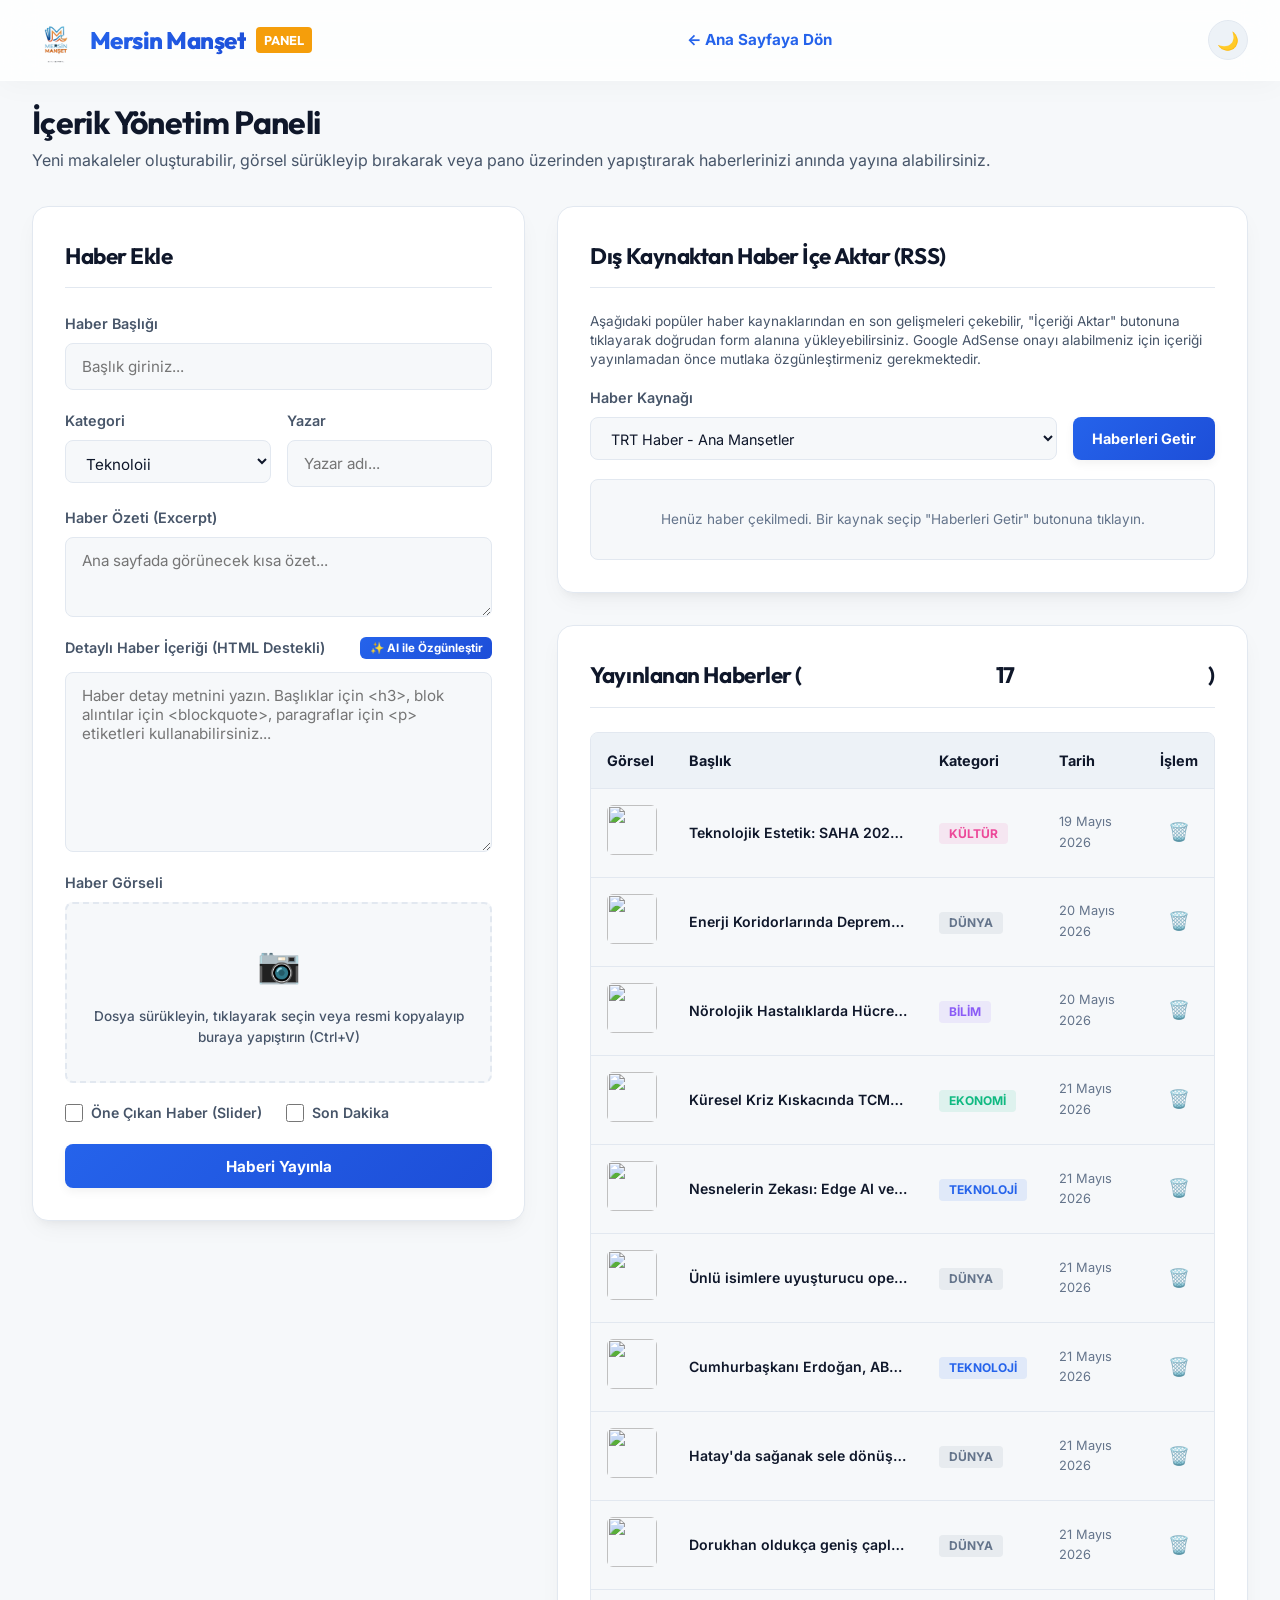
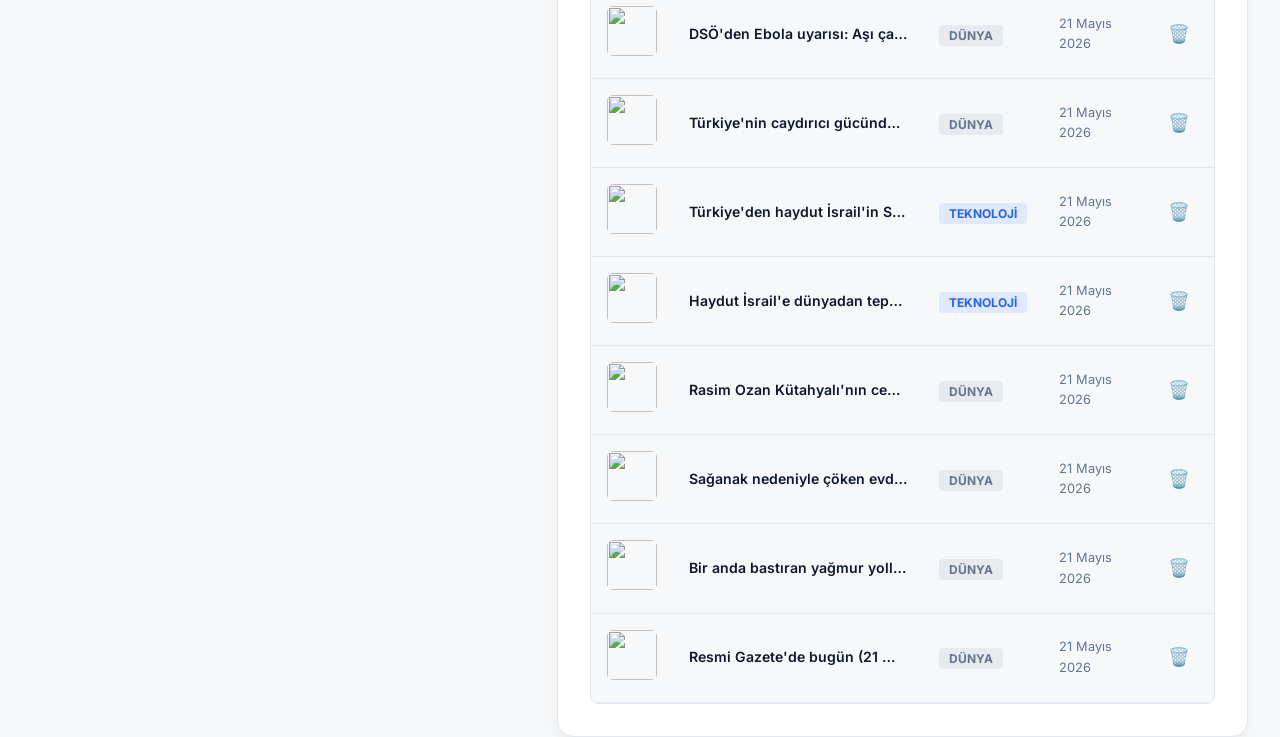
==== admin.html @ a122dd0e "Initial commit - Mersin Manşet News Portal" ====
<!DOCTYPE html>
<html lang="tr" data-theme="light">
<head>
  <meta charset="UTF-8">
  <meta name="viewport" content="width=device-width, initial-scale=1.0">
  <title>Mersin Manşet | Admin Yönetici Paneli</title>
  <link rel="stylesheet" href="css/style.css">
  <link rel="icon" type="image/png" href="assets/logo.png">
</head>
<body>

  <!-- Header Section -->
  <header>
    <div class="container header-container">
      <a href="index.html" class="logo-section" style="text-decoration: none; display: flex; align-items: center; gap: 0.6rem;">
        <img src="assets/logo.png" alt="Mersin Manşet Logo" class="logo-img">
        <span class="logo-text-brand">Mersin Manşet</span>
        <span style="font-size: 0.8rem; background: var(--warning); padding: 0.2rem 0.5rem; border-radius: 4px; color: white; font-weight: bold; font-family: 'Outfit', sans-serif;">PANEL</span>
      </a>
      
      <nav class="nav-menu">
        <a href="index.html" class="nav-link" style="font-weight: 700; color: var(--accent);">← Ana Sayfaya Dön</a>
      </nav>

      <div class="header-actions">
        <!-- Theme Toggle Button -->
        <button id="theme-toggle-btn" class="icon-btn" title="Koyu/Açık Tema" aria-label="Koyu Tema Geçişi">
          🌙
        </button>
      </div>
    </div>
  </header>

  <!-- Main Body Content -->
  <main class="container">
    <h2 style="margin-top: 1rem; font-size: 2rem;">İçerik Yönetim Paneli</h2>
    <p style="color: var(--text-secondary); margin-bottom: 2rem;">Yeni makaleler oluşturabilir, görsel sürükleyip bırakarak veya pano üzerinden yapıştırarak haberlerinizi anında yayına alabilirsiniz.</p>

    <div class="admin-grid">
      <!-- Add New Article Form (left) -->
      <section class="admin-card">
        <h3>Haber Ekle</h3>
        
        <form id="add-news-form">
          <!-- Title -->
          <div class="form-group">
            <label for="news-title">Haber Başlığı</label>
            <input type="text" id="news-title" class="form-input" placeholder="Başlık giriniz..." required>
          </div>

          <!-- Category & Author Row -->
          <div class="form-row">
            <div class="form-group">
              <label for="news-category">Kategori</label>
              <select id="news-category" class="form-input" style="height: 43px;" required>
                <option value="teknoloji">Teknoloji</option>
                <option value="ekonomi">Ekonomi</option>
                <option value="bilim">Bilim</option>
                <option value="spor">Spor</option>
                <option value="kultur">Kültür & Sanat</option>
                <option value="dunya">Dünya</option>
              </select>
            </div>
            <div class="form-group">
              <label for="news-author">Yazar</label>
              <input type="text" id="news-author" class="form-input" placeholder="Yazar adı..." required>
            </div>
          </div>

          <!-- Excerpt -->
          <div class="form-group">
            <label for="news-excerpt">Haber Özeti (Excerpt)</label>
            <textarea id="news-excerpt" class="form-input" style="height: 80px; resize: vertical;" placeholder="Ana sayfada görünecek kısa özet..." required></textarea>
          </div>

          <!-- Content Body -->
          <div class="form-group">
            <div style="display: flex; justify-content: space-between; align-items: center; margin-bottom: 0.3rem;">
              <label for="news-content" style="margin-bottom: 0;">Detaylı Haber İçeriği (HTML Destekli)</label>
              <button type="button" id="ai-rewrite-btn" class="btn" style="background: var(--accent-gradient); color: #fff; border: none; font-size: 0.72rem; padding: 0.25rem 0.6rem; border-radius: 6px; box-shadow: none; cursor: pointer; display: flex; align-items: center; gap: 0.2rem;">✨ AI ile Özgünleştir</button>
            </div>
            <textarea id="news-content" class="form-input" style="height: 180px; resize: vertical;" placeholder="Haber detay metnini yazın. Başlıklar için <h3>, blok alıntılar için <blockquote>, paragraflar için <p> etiketleri kullanabilirsiniz..." required></textarea>
          </div>

          <!-- Image Drag Drop / Paste Area -->
          <div class="form-group">
            <label>Haber Görseli</label>
            <input type="file" id="news-file-input" accept="image/*" style="display: none;">
            
            <div class="dropzone" id="news-dropzone">
              <span class="dropzone-icon">📷</span>
              <span class="dropzone-text" id="dropzone-text">Dosya sürükleyin, tıklayarak seçin veya resmi kopyalayıp buraya yapıştırın (Ctrl+V)</span>
              
              <!-- Image Preview Container -->
              <div class="dropzone-preview-container" id="preview-container">
                <img src="" alt="Görsel Önizleme" class="dropzone-preview" id="dropzone-img-preview">
                <button type="button" class="remove-preview-btn" id="remove-preview-btn" title="Görseli Kaldır">✕</button>
              </div>
            </div>
          </div>

          <!-- Options -->
          <div class="form-checkbox-group">
            <label class="checkbox-label">
              <input type="checkbox" id="news-is-featured">
              <span>Öne Çıkan Haber (Slider)</span>
            </label>
            <label class="checkbox-label">
              <input type="checkbox" id="news-is-breaking">
              <span>Son Dakika</span>
            </label>
          </div>

          <!-- Submit Button -->
          <button type="submit" class="btn btn-primary" style="width: 100%;">Haberi Yayınla</button>
        </form>
      </section>

      <!-- Manage Existing Articles & RSS Import (right) -->
      <div class="admin-right-column" style="display: flex; flex-direction: column; gap: 2rem;">
        
        <!-- RSS Import Panel -->
        <section class="admin-card">
          <h3>Dış Kaynaktan Haber İçe Aktar (RSS)</h3>
          <p style="color: var(--text-secondary); font-size: 0.85rem; margin-bottom: 1rem; line-height: 1.4;">
            Aşağıdaki popüler haber kaynaklarından en son gelişmeleri çekebilir, "İçeriği Aktar" butonuna tıklayarak doğrudan form alanına yükleyebilirsiniz. Google AdSense onayı alabilmeniz için içeriği yayınlamadan önce mutlaka özgünleştirmeniz gerekmektedir.
          </p>
          
          <div class="form-row" style="margin-bottom: 1.2rem; align-items: flex-end; grid-template-columns: 1fr auto;">
            <div class="form-group" style="margin-bottom: 0;">
              <label for="rss-source-select">Haber Kaynağı</label>
              <select id="rss-source-select" class="form-input" style="height: 43px; font-family: inherit; font-size: 0.9rem;">
                <option value="https://www.trthaber.com/xml_mobile.rss">TRT Haber - Ana Manşetler</option>
                <option value="https://www.trthaber.com/manset_articles.rss">TRT Haber - Son Dakika</option>
                <option value="https://www.ntv.com.tr/gundem.rss">NTV Haber - Gündem</option>
              </select>
            </div>
            <button type="button" id="fetch-rss-btn" class="btn btn-primary" style="height: 43px; padding: 0 1.2rem; font-size: 0.9rem;">Haberleri Getir</button>
          </div>
          
          <!-- RSS Loading and Status -->
          <div id="rss-loader" style="display: none; text-align: center; padding: 1.5rem; color: var(--accent); font-weight: bold; font-size: 0.9rem;">
            🔄 Haberler kaynağından çekiliyor, lütfen bekleyin...
          </div>
          
          <!-- RSS Result List -->
          <div id="rss-draft-list" style="max-height: 250px; overflow-y: auto; display: flex; flex-direction: column; gap: 0.8rem; border: 1px solid var(--border-color); border-radius: 8px; padding: 0.8rem; background: var(--bg-primary);">
            <p style="text-align: center; color: var(--text-muted); font-size: 0.85rem; padding: 1rem; margin: 0;">Henüz haber çekilmedi. Bir kaynak seçip "Haberleri Getir" butonuna tıklayın.</p>
          </div>
        </section>

        <!-- Published News List -->
        <section class="admin-card">
          <h3>Yayınlanan Haberler (<span id="total-articles-count">0</span>)</h3>
          
          <div class="admin-table-container">
            <table class="admin-table">
              <thead>
                <tr>
                  <th style="width: 70px;">Görsel</th>
                  <th>Başlık</th>
                  <th>Kategori</th>
                  <th>Tarih</th>
                  <th style="width: 60px; text-align: center;">İşlem</th>
                </tr>
              </thead>
              <tbody id="admin-news-list">
                <!-- Will be populated dynamically by admin.js -->
              </tbody>
            </table>
          </div>
        </section>

      </div>
    </div>
  </main>

  <!-- Notification Toast -->
  <div class="toast" id="toast-notification">
    <span class="toast-icon" id="toast-icon">✓</span>
    <span id="toast-message">İşlem başarıyla gerçekleştirildi.</span>
  </div>

  <!-- JS Scripts -->
  <script src="js/newsData.js"></script>
  <script src="js/admin.js"></script>
</body>
</html>
---- css/style.css ----
/* Google Fonts Import */
@import url('https://fonts.googleapis.com/css2?family=Inter:wght@300;400;500;600;700&family=Outfit:wght@400;500;600;700;800&display=swap');

/* Color Variables & Theme System */
:root {
  /* Light Theme variables (default) */
  --bg-primary: #f6f8fa;
  --bg-secondary: #ffffff;
  --bg-tertiary: #edf2f7;
  --text-primary: #0f172a;
  --text-secondary: #475569;
  --text-muted: #64748b;
  --accent: #2563eb;
  --accent-rgb: 37, 99, 235;
  --accent-gradient: linear-gradient(135deg, #2563eb, #1d4ed8);
  --border-color: #e2e8f0;
  --card-shadow: 0 10px 25px -5px rgba(0, 0, 0, 0.05), 0 8px 10px -6px rgba(0, 0, 0, 0.05);
  --hover-shadow: 0 20px 25px -5px rgba(0, 0, 0, 0.1), 0 10px 10px -5px rgba(0, 0, 0, 0.04);
  --glass-bg: rgba(255, 255, 255, 0.8);
  --glass-border: rgba(255, 255, 255, 0.5);
  --glass-blur: 16px;
  --danger: #ef4444;
  --success: #10b981;
  --warning: #f59e0b;
}

[data-theme="dark"] {
  /* Dark Theme variables */
  --bg-primary: #090d16;
  --bg-secondary: #111827;
  --bg-tertiary: #1f2937;
  --text-primary: #f8fafc;
  --text-secondary: #94a3b8;
  --text-muted: #64748b;
  --accent: #3b82f6;
  --accent-rgb: 59, 130, 246;
  --accent-gradient: linear-gradient(135deg, #3b82f6, #1d4ed8);
  --border-color: #1e293b;
  --card-shadow: 0 10px 25px -5px rgba(0, 0, 0, 0.3), 0 8px 10px -6px rgba(0, 0, 0, 0.3);
  --hover-shadow: 0 20px 25px -5px rgba(0, 0, 0, 0.4), 0 10px 10px -5px rgba(0, 0, 0, 0.2);
  --glass-bg: rgba(17, 24, 39, 0.8);
  --glass-border: rgba(255, 255, 255, 0.05);
  --glass-blur: 16px;
  --danger: #f87171;
  --success: #34d399;
  --warning: #fbbf24;
}

/* Base Styles */
* {
  margin: 0;
  padding: 0;
  box-sizing: border-box;
  transition: background-color 0.3s ease, border-color 0.3s ease, color 0.2s ease;
}

body {
  font-family: 'Inter', sans-serif;
  background-color: var(--bg-primary);
  color: var(--text-primary);
  line-height: 1.6;
  overflow-x: hidden;
}

h1, h2, h3, h4, h5, h6 {
  font-family: 'Outfit', sans-serif;
  font-weight: 700;
  color: var(--text-primary);
  letter-spacing: -0.02em;
}

a {
  text-decoration: none;
  color: inherit;
}

button {
  background: none;
  border: none;
  cursor: pointer;
  font-family: inherit;
  outline: none;
}

/* Container */
.container {
  width: 100%;
  max-width: 1300px;
  margin: 0 auto;
  padding: 0 2rem;
}

/* Header & Glassmorphic Navigation */
header {
  position: sticky;
  top: 0;
  z-index: 100;
  background: var(--glass-bg);
  backdrop-filter: blur(var(--glass-blur));
  -webkit-backdrop-filter: blur(var(--glass-blur));
  border-bottom: 1px solid var(--glass-border);
  box-shadow: 0 4px 30px rgba(0, 0, 0, 0.03);
}

.header-container {
  display: flex;
  justify-content: space-between;
  align-items: center;
  height: 80px;
}

.logo-section {
  display: flex;
  align-items: center;
  gap: 0.5rem;
}

.logo-badge {
  background: var(--accent-gradient);
  color: #fff;
  padding: 0.4rem 0.8rem;
  border-radius: 8px;
  font-weight: 800;
  font-family: 'Outfit', sans-serif;
  font-size: 1.4rem;
  letter-spacing: 1px;
  box-shadow: 0 4px 15px rgba(var(--accent-rgb), 0.3);
}

.logo-text {
  font-size: 1.4rem;
  font-weight: 800;
  font-family: 'Outfit', sans-serif;
  background: var(--accent-gradient);
  -webkit-background-clip: text;
  -webkit-text-fill-color: transparent;
}

.logo-img {
  height: 48px;
  width: auto;
  object-fit: contain;
  transition: transform 0.3s cubic-bezier(0.175, 0.885, 0.32, 1.275);
  display: block;
}

.logo-img:hover {
  transform: scale(1.05);
}

.logo-text-brand {
  font-size: 1.5rem;
  font-weight: 800;
  font-family: 'Outfit', sans-serif;
  background: var(--accent-gradient);
  -webkit-background-clip: text;
  -webkit-text-fill-color: transparent;
  letter-spacing: -0.5px;
  display: inline-block;
}

@media (max-width: 576px) {
  .logo-text-brand {
    display: none;
  }
}

/* Nav Menu */
.nav-menu {
  display: flex;
  gap: 1.5rem;
}

.nav-link {
  font-size: 0.95rem;
  font-weight: 600;
  color: var(--text-secondary);
  padding: 0.5rem 0.8rem;
  border-radius: 6px;
  cursor: pointer;
  position: relative;
}

.nav-link:hover, .nav-link.active {
  color: var(--accent);
}

.nav-link::after {
  content: '';
  position: absolute;
  bottom: 0;
  left: 50%;
  transform: translateX(-50%);
  width: 0;
  height: 2px;
  background-color: var(--accent);
  transition: width 0.3s ease;
}

.nav-link:hover::after, .nav-link.active::after {
  width: 70%;
}

/* Header Right Options */
.header-actions {
  display: flex;
  align-items: center;
  gap: 1.2rem;
}

/* Search Bar Styling */
.search-container {
  position: relative;
  display: flex;
  align-items: center;
}

.search-input {
  background-color: var(--bg-tertiary);
  border: 1px solid var(--border-color);
  color: var(--text-primary);
  padding: 0.5rem 1rem 0.5rem 2.2rem;
  border-radius: 20px;
  font-size: 0.9rem;
  width: 200px;
  transition: width 0.3s cubic-bezier(0.4, 0, 0.2, 1), background-color 0.3s ease;
}

.search-input:focus {
  width: 280px;
  background-color: var(--bg-secondary);
  border-color: var(--accent);
  outline: none;
}

.search-icon {
  position: absolute;
  left: 0.8rem;
  color: var(--text-muted);
  pointer-events: none;
  font-size: 0.9rem;
}

/* Icon Buttons */
.icon-btn {
  background: var(--bg-tertiary);
  color: var(--text-primary);
  width: 40px;
  height: 40px;
  border-radius: 50%;
  display: flex;
  justify-content: center;
  align-items: center;
  font-size: 1.1rem;
  border: 1px solid var(--border-color);
  position: relative;
}

.icon-btn:hover {
  background: var(--accent-gradient);
  color: #fff;
  border-color: transparent;
  transform: scale(1.05);
}

.badge-count {
  position: absolute;
  top: -4px;
  right: -4px;
  background-color: var(--danger);
  color: #fff;
  font-size: 0.75rem;
  font-weight: 700;
  width: 18px;
  height: 18px;
  border-radius: 50%;
  display: flex;
  justify-content: center;
  align-items: center;
  border: 2px solid var(--bg-secondary);
}

/* Breaking News Ticker */
.breaking-ticker {
  background-color: var(--bg-secondary);
  border-bottom: 1px solid var(--border-color);
  height: 40px;
  display: flex;
  overflow: hidden;
  align-items: center;
}

.ticker-title {
  background: var(--danger);
  color: #fff;
  font-weight: 700;
  font-size: 0.8rem;
  text-transform: uppercase;
  padding: 0 1.2rem;
  height: 100%;
  display: flex;
  align-items: center;
  z-index: 10;
  letter-spacing: 0.5px;
  position: relative;
  box-shadow: 4px 0 15px rgba(239, 68, 68, 0.2);
}

.ticker-content {
  flex-grow: 1;
  display: flex;
  align-items: center;
  white-space: nowrap;
  padding-left: 2rem;
}

.ticker-slider {
  display: inline-block;
  animation: ticker 25s linear infinite;
  padding-right: 100%;
}

.ticker-item {
  color: var(--text-primary);
  font-weight: 500;
  font-size: 0.85rem;
  margin-right: 3rem;
  display: inline-block;
  cursor: pointer;
}

.ticker-item::before {
  content: '✦';
  color: var(--danger);
  margin-right: 0.5rem;
}

.ticker-item:hover {
  color: var(--accent);
}

@keyframes ticker {
  0% { transform: translate3d(0, 0, 0); }
  100% { transform: translate3d(-100%, 0, 0); }
}

/* Main Content & Hero Grid */
main {
  padding: 2rem 0;
}

.hero-grid {
  display: grid;
  grid-template-columns: 8fr 4fr;
  gap: 2rem;
  margin-bottom: 3rem;
}

/* Featured Slider */
.slider-container {
  position: relative;
  border-radius: 16px;
  overflow: hidden;
  height: 480px;
  box-shadow: var(--card-shadow);
}

.slide {
  position: absolute;
  top: 0;
  left: 0;
  width: 100%;
  height: 100%;
  opacity: 0;
  transition: opacity 0.8s ease-in-out;
  display: flex;
  align-items: flex-end;
}

.slide.active {
  opacity: 1;
  z-index: 2;
}

.slide-img {
  position: absolute;
  top: 0;
  left: 0;
  width: 100%;
  height: 100%;
  object-fit: cover;
  filter: brightness(0.65);
}

.slide-content {
  position: relative;
  z-index: 5;
  padding: 3rem;
  color: #fff;
  width: 100%;
  background: linear-gradient(to top, rgba(0, 0, 0, 0.85) 0%, rgba(0,0,0,0) 100%);
}

.slide-category {
  background: var(--accent);
  color: #fff;
  text-transform: uppercase;
  font-weight: 700;
  font-size: 0.75rem;
  padding: 0.3rem 0.8rem;
  border-radius: 20px;
  display: inline-block;
  margin-bottom: 1rem;
  letter-spacing: 0.5px;
}

.slide-title {
  font-size: 2.2rem;
  font-weight: 800;
  line-height: 1.2;
  margin-bottom: 0.8rem;
  color: #fff;
}

.slide-meta {
  display: flex;
  gap: 1.5rem;
  font-size: 0.85rem;
  opacity: 0.8;
}

/* Slider Controls */
.slider-arrow {
  position: absolute;
  top: 50%;
  transform: translateY(-50%);
  z-index: 10;
  background: rgba(255, 255, 255, 0.2);
  backdrop-filter: blur(5px);
  color: #fff;
  width: 50px;
  height: 50px;
  border-radius: 50%;
  display: flex;
  justify-content: center;
  align-items: center;
  font-size: 1.2rem;
  border: 1px solid rgba(255, 255, 255, 0.3);
}

.slider-arrow:hover {
  background: var(--accent-gradient);
  border-color: transparent;
  transform: translateY(-50%) scale(1.05);
}

.slider-prev { left: 1rem; }
.slider-next { right: 1rem; }

.slider-dots {
  position: absolute;
  bottom: 1.5rem;
  right: 2rem;
  z-index: 10;
  display: flex;
  gap: 0.5rem;
}

.slider-dot {
  width: 10px;
  height: 10px;
  border-radius: 50%;
  background: rgba(255, 255, 255, 0.4);
}

.slider-dot.active {
  background: var(--accent);
  width: 25px;
  border-radius: 5px;
}

/* Sidebar Widgets */
.sidebar {
  display: flex;
  flex-direction: column;
  gap: 1.5rem;
}

.widget {
  background: var(--bg-secondary);
  border: 1px solid var(--border-color);
  border-radius: 16px;
  padding: 1.5rem;
  box-shadow: var(--card-shadow);
}

/* Weather Widget */
.weather-widget {
  display: flex;
  align-items: center;
  justify-content: space-between;
}

.weather-info {
  display: flex;
  flex-direction: column;
}

.weather-temp {
  font-size: 2.2rem;
  font-weight: 800;
  line-height: 1.1;
  font-family: 'Outfit', sans-serif;
  color: var(--text-primary);
}

.weather-city {
  font-weight: 600;
  font-size: 1rem;
}

.weather-desc {
  font-size: 0.8rem;
  color: var(--text-secondary);
}

.weather-icon-container {
  font-size: 2.8rem;
  color: var(--warning);
}

/* Finance Widget */
.finance-widget h4 {
  font-size: 1rem;
  margin-bottom: 1rem;
  border-bottom: 1px solid var(--border-color);
  padding-bottom: 0.5rem;
}

.finance-grid {
  display: grid;
  grid-template-columns: repeat(2, 1fr);
  gap: 1rem;
}

.finance-item {
  display: flex;
  flex-direction: column;
  padding: 0.6rem 0.8rem;
  background-color: var(--bg-primary);
  border: 1px solid var(--border-color);
  border-radius: 8px;
}

.fin-name {
  font-size: 0.75rem;
  font-weight: 700;
  color: var(--text-secondary);
  text-transform: uppercase;
}

.fin-val {
  font-size: 1.1rem;
  font-weight: 700;
  font-family: 'Outfit', sans-serif;
  margin: 0.1rem 0;
}

.fin-change {
  font-size: 0.75rem;
  font-weight: 600;
  display: flex;
  align-items: center;
  gap: 0.2rem;
}

.change-up { color: var(--success); }
.change-down { color: var(--danger); }

/* Trending Widget */
.trending-widget h4 {
  font-size: 1.1rem;
  margin-bottom: 1rem;
}

.trending-list {
  display: flex;
  flex-direction: column;
  gap: 1rem;
}

.trending-item {
  display: flex;
  gap: 1rem;
  align-items: flex-start;
  padding-bottom: 1rem;
  border-bottom: 1px solid var(--border-color);
}

.trending-item:last-child {
  border-bottom: none;
  padding-bottom: 0;
}

.trending-num {
  font-size: 1.8rem;
  font-weight: 800;
  color: var(--accent);
  opacity: 0.3;
  line-height: 1;
  font-family: 'Outfit', sans-serif;
}

.trending-title {
  font-size: 0.9rem;
  font-weight: 600;
  line-height: 1.3;
  color: var(--text-primary);
  cursor: pointer;
}

.trending-title:hover {
  color: var(--accent);
}

/* Category Filter Tabs */
.filter-wrapper {
  display: flex;
  justify-content: space-between;
  align-items: center;
  margin: 0.5rem 0 1.5rem 0;
  border-bottom: 1px solid var(--border-color);
  padding-bottom: 1rem;
}

.filter-title {
  font-size: 1.8rem;
  font-family: 'Outfit', sans-serif;
}

.filter-pills {
  display: flex;
  gap: 0.8rem;
  overflow-x: auto;
  padding-bottom: 0.2rem;
}

.filter-pill {
  padding: 0.5rem 1.2rem;
  border-radius: 30px;
  font-size: 0.85rem;
  font-weight: 600;
  background-color: var(--bg-secondary);
  color: var(--text-secondary);
  border: 1px solid var(--border-color);
  white-space: nowrap;
}

.filter-pill:hover {
  border-color: var(--accent);
  color: var(--accent);
}

.filter-pill.active {
  background: var(--accent-gradient);
  color: #fff;
  border-color: transparent;
  box-shadow: 0 4px 15px rgba(var(--accent-rgb), 0.2);
}

/* Articles News Grid */
.news-grid {
  display: grid;
  grid-template-columns: repeat(auto-fill, minmax(350px, 1fr));
  gap: 2rem;
  margin-bottom: 3rem;
}

.card {
  background: var(--bg-secondary);
  border: 1px solid var(--border-color);
  border-radius: 16px;
  overflow: hidden;
  box-shadow: var(--card-shadow);
  display: flex;
  flex-direction: column;
  height: 100%;
}

.card:hover {
  transform: translateY(-8px);
  box-shadow: var(--hover-shadow);
}

.card-img-container {
  position: relative;
  padding-top: 56.25%; /* 16:9 aspect ratio */
  overflow: hidden;
}

.card-img {
  position: absolute;
  top: 0;
  left: 0;
  width: 100%;
  height: 100%;
  object-fit: cover;
}

.card:hover .card-img {
  transform: scale(1.05);
}

.card-badge {
  position: absolute;
  top: 1rem;
  left: 1rem;
  background: var(--glass-bg);
  backdrop-filter: blur(8px);
  color: var(--accent);
  font-weight: 700;
  font-size: 0.7rem;
  padding: 0.3rem 0.8rem;
  border-radius: 6px;
  text-transform: uppercase;
  letter-spacing: 0.5px;
  border: 1px solid var(--glass-border);
}

.card-bookmark-btn {
  position: absolute;
  top: 1rem;
  right: 1rem;
  width: 32px;
  height: 32px;
  border-radius: 50%;
  background: var(--glass-bg);
  backdrop-filter: blur(8px);
  border: 1px solid var(--glass-border);
  display: flex;
  justify-content: center;
  align-items: center;
  color: var(--text-primary);
  font-size: 0.95rem;
}

.card-bookmark-btn:hover {
  transform: scale(1.1);
}

.card-bookmark-btn.active {
  color: var(--danger);
}

.card-body {
  padding: 1.5rem;
  display: flex;
  flex-direction: column;
  flex-grow: 1;
}

.card-meta {
  display: flex;
  gap: 1rem;
  font-size: 0.75rem;
  color: var(--text-muted);
  margin-bottom: 0.6rem;
}

.card-title {
  font-size: 1.2rem;
  line-height: 1.3;
  margin-bottom: 0.8rem;
  font-weight: 700;
  cursor: pointer;
}

.card-title:hover {
  color: var(--accent);
}

.card-excerpt {
  font-size: 0.9rem;
  color: var(--text-secondary);
  margin-bottom: 1.5rem;
  flex-grow: 1;
  display: -webkit-box;
  -webkit-line-clamp: 3;
  -webkit-box-orient: vertical;
  overflow: hidden;
}

.card-footer {
  display: flex;
  justify-content: space-between;
  align-items: center;
  border-top: 1px solid var(--border-color);
  padding-top: 1rem;
  margin-top: auto;
}

.card-author {
  font-size: 0.8rem;
  font-weight: 600;
  color: var(--text-secondary);
}

.card-read-btn {
  font-size: 0.85rem;
  font-weight: 700;
  color: var(--accent);
  display: flex;
  align-items: center;
  gap: 0.3rem;
}

.card-read-btn::after {
  content: '→';
  transition: transform 0.2s ease;
}

.card:hover .card-read-btn::after {
  transform: translateX(4px);
}

/* Bookmarks Panel (Sidebar Slideout) */
.bookmarks-panel {
  position: fixed;
  top: 0;
  right: -400px;
  width: 400px;
  height: 100vh;
  background: var(--bg-secondary);
  border-left: 1px solid var(--border-color);
  box-shadow: -10px 0 30px rgba(0, 0, 0, 0.1);
  z-index: 1000;
  padding: 2rem;
  overflow-y: auto;
  transition: right 0.4s cubic-bezier(0.16, 1, 0.3, 1);
}

.bookmarks-panel.open {
  right: 0;
}

.bookmarks-header {
  display: flex;
  justify-content: space-between;
  align-items: center;
  margin-bottom: 2rem;
  border-bottom: 1px solid var(--border-color);
  padding-bottom: 1rem;
}

.bookmarks-close-btn {
  font-size: 1.5rem;
  color: var(--text-muted);
}

.bookmarks-close-btn:hover {
  color: var(--text-primary);
}

.bookmarks-list {
  display: flex;
  flex-direction: column;
  gap: 1.2rem;
}

.bookmark-item {
  display: flex;
  gap: 1rem;
  align-items: center;
  padding-bottom: 1rem;
  border-bottom: 1px solid var(--border-color);
}

.bookmark-item:last-child {
  border-bottom: none;
}

.bookmark-img {
  width: 70px;
  height: 70px;
  border-radius: 8px;
  object-fit: cover;
}

.bookmark-info {
  display: flex;
  flex-direction: column;
  flex-grow: 1;
}

.bookmark-title {
  font-size: 0.85rem;
  font-weight: 700;
  line-height: 1.3;
  margin-bottom: 0.3rem;
  cursor: pointer;
}

.bookmark-title:hover {
  color: var(--accent);
}

.bookmark-remove {
  font-size: 0.75rem;
  color: var(--danger);
  font-weight: 600;
  align-self: flex-start;
}

.bookmark-empty {
  text-align: center;
  color: var(--text-muted);
  margin-top: 3rem;
}

.panel-overlay {
  position: fixed;
  top: 0;
  left: 0;
  width: 100vw;
  height: 100vh;
  background: rgba(0, 0, 0, 0.4);
  backdrop-filter: blur(4px);
  z-index: 999;
  display: none;
}

.panel-overlay.show {
  display: block;
}

/* Reading Modal (Odaklanmış Haber Okuma Modu) */
.modal-overlay {
  position: fixed;
  top: 0;
  left: 0;
  width: 100vw;
  height: 100vh;
  background: rgba(0, 0, 0, 0.5);
  backdrop-filter: blur(8px);
  z-index: 2000;
  display: none;
  justify-content: center;
  align-items: flex-start;
  overflow-y: auto;
  padding: 2rem 1rem;
}

.modal-overlay.show {
  display: flex;
}

.modal-wrapper {
  background: var(--bg-secondary);
  border: 1px solid var(--border-color);
  width: 100%;
  max-width: 800px;
  border-radius: 20px;
  box-shadow: 0 25px 50px -12px rgba(0, 0, 0, 0.25);
  overflow: hidden;
  animation: modalSlideUp 0.4s cubic-bezier(0.16, 1, 0.3, 1);
  position: relative;
}

@keyframes modalSlideUp {
  from { transform: translateY(50px); opacity: 0; }
  to { transform: translateY(0); opacity: 1; }
}

.modal-header-actions {
  position: absolute;
  top: 1.2rem;
  right: 1.5rem;
  display: flex;
  gap: 0.8rem;
  z-index: 10;
}

.modal-close-btn {
  background: rgba(0,0,0,0.5);
  color: #fff;
  width: 36px;
  height: 36px;
  border-radius: 50%;
  display: flex;
  justify-content: center;
  align-items: center;
  font-size: 1.2rem;
  border: 1px solid rgba(255,255,255,0.2);
}

.modal-close-btn:hover {
  background: var(--danger);
  border-color: transparent;
}

.modal-img-container {
  position: relative;
  height: 380px;
  overflow: hidden;
}

.modal-img {
  width: 100%;
  height: 100%;
  object-fit: cover;
}

.modal-body {
  padding: 2.5rem;
}

.modal-meta-top {
  display: flex;
  justify-content: space-between;
  align-items: center;
  margin-bottom: 1.2rem;
}

.modal-category {
  background: rgba(var(--accent-rgb), 0.1);
  color: var(--accent);
  padding: 0.3rem 0.8rem;
  border-radius: 6px;
  font-size: 0.75rem;
  font-weight: 700;
  text-transform: uppercase;
  letter-spacing: 0.5px;
}

.modal-actions-bar {
  display: flex;
  gap: 0.8rem;
}

.action-icon-btn {
  width: 32px;
  height: 32px;
  border-radius: 50%;
  background-color: var(--bg-tertiary);
  color: var(--text-primary);
  border: 1px solid var(--border-color);
  display: flex;
  justify-content: center;
  align-items: center;
  font-size: 0.9rem;
}

.action-icon-btn:hover {
  background-color: var(--accent);
  color: #fff;
  border-color: transparent;
}

.modal-title {
  font-size: 2.2rem;
  font-weight: 800;
  line-height: 1.2;
  margin-bottom: 1.5rem;
  font-family: 'Outfit', sans-serif;
}

.modal-meta-middle {
  display: flex;
  align-items: center;
  gap: 1.5rem;
  color: var(--text-muted);
  font-size: 0.85rem;
  border-bottom: 1px solid var(--border-color);
  padding-bottom: 1.2rem;
  margin-bottom: 2rem;
}

.modal-author-avatar {
  width: 40px;
  height: 40px;
  border-radius: 50%;
  background: var(--accent-gradient);
  color: #fff;
  display: flex;
  justify-content: center;
  align-items: center;
  font-weight: 700;
  font-size: 1rem;
}

.modal-author-info {
  display: flex;
  flex-direction: column;
}

.modal-author-name {
  font-weight: 700;
  color: var(--text-primary);
}

/* Accessibility Control Inside Modal */
.accessibility-bar {
  display: flex;
  align-items: center;
  gap: 0.5rem;
  margin-left: auto;
}

.font-btn {
  padding: 0.2rem 0.5rem;
  background-color: var(--bg-tertiary);
  border: 1px solid var(--border-color);
  border-radius: 4px;
  font-size: 0.8rem;
  font-weight: 700;
}

.font-btn:hover {
  background-color: var(--accent);
  color: #fff;
}

/* Article Content Body */
.modal-content-text {
  font-size: 1.1rem;
  color: var(--text-primary);
  line-height: 1.8;
}

.modal-content-text p {
  margin-bottom: 1.5rem;
}

.modal-content-text h3 {
  font-size: 1.4rem;
  margin: 2rem 0 1rem 0;
  font-weight: 700;
}

.modal-content-text blockquote {
  border-left: 4px solid var(--accent);
  padding-left: 1.5rem;
  margin: 2rem 0;
  font-style: italic;
  color: var(--text-secondary);
  font-size: 1.2rem;
}

/* Scroll To Top Button */
.scroll-top-btn {
  position: fixed;
  bottom: 2rem;
  right: 2rem;
  width: 50px;
  height: 50px;
  border-radius: 50%;
  background: var(--accent-gradient);
  color: #fff;
  box-shadow: 0 4px 15px rgba(var(--accent-rgb), 0.3);
  display: flex;
  justify-content: center;
  align-items: center;
  font-size: 1.2rem;
  z-index: 99;
  opacity: 0;
  visibility: hidden;
  transform: translateY(10px);
  transition: all 0.3s ease;
}

.scroll-top-btn.show {
  opacity: 1;
  visibility: visible;
  transform: translateY(0);
}

.scroll-top-btn:hover {
  transform: scale(1.1);
}

/* Footer Section */
footer {
  background-color: var(--bg-secondary);
  border-top: 1px solid var(--border-color);
  padding: 4rem 0 2rem 0;
  margin-top: 4rem;
}

.footer-grid {
  display: grid;
  grid-template-columns: repeat(4, 1fr);
  gap: 2rem;
  margin-bottom: 3rem;
}

.footer-col h3 {
  font-size: 1.2rem;
  margin-bottom: 1.5rem;
  position: relative;
}

.footer-col h3::after {
  content: '';
  position: absolute;
  bottom: -0.5rem;
  left: 0;
  width: 40px;
  height: 3px;
  background-color: var(--accent);
}

.footer-links {
  list-style: none;
  display: flex;
  flex-direction: column;
  gap: 0.8rem;
}

.footer-link {
  font-size: 0.9rem;
  color: var(--text-secondary);
}

.footer-link:hover {
  color: var(--accent);
  padding-left: 4px;
}

.footer-about {
  font-size: 0.9rem;
  color: var(--text-secondary);
  margin-bottom: 1rem;
}

.social-links {
  display: flex;
  gap: 1rem;
}

.footer-bottom {
  border-top: 1px solid var(--border-color);
  padding-top: 2rem;
  text-align: center;
  font-size: 0.85rem;
  color: var(--text-muted);
}

/* Notification Toast */
.toast {
  position: fixed;
  bottom: 2rem;
  left: 2rem;
  background: var(--bg-secondary);
  color: var(--text-primary);
  border-left: 4px solid var(--success);
  padding: 1rem 1.5rem;
  border-radius: 8px;
  box-shadow: 0 10px 25px rgba(0,0,0,0.1);
  display: flex;
  align-items: center;
  gap: 0.8rem;
  transform: translateX(-150%);
  transition: transform 0.4s cubic-bezier(0.16, 1, 0.3, 1);
  z-index: 3000;
  font-weight: 600;
  font-size: 0.9rem;
  border-top: 1px solid var(--border-color);
  border-right: 1px solid var(--border-color);
  border-bottom: 1px solid var(--border-color);
}

.toast.show {
  transform: translateX(0);
}

.toast-icon {
  color: var(--success);
  font-size: 1.1rem;
}

.toast.danger {
  border-left-color: var(--danger);
}
.toast.danger .toast-icon {
  color: var(--danger);
}

/* Responsive Rules */
@media (max-width: 1024px) {
  .hero-grid {
    grid-template-columns: 1fr;
  }
  .slider-container {
    height: 400px;
  }
}

@media (max-width: 768px) {
  .header-container {
    flex-direction: column;
    height: auto;
    padding: 1rem 0;
    gap: 1rem;
  }
  .nav-menu {
    width: 100%;
    overflow-x: auto;
    padding-bottom: 0.5rem;
    justify-content: flex-start;
  }
  .header-actions {
    width: 100%;
    justify-content: space-between;
  }
  .search-input {
    width: 150px;
  }
  .search-input:focus {
    width: 180px;
  }
  .filter-wrapper {
    flex-direction: column;
    align-items: flex-start;
    gap: 1rem;
  }
  .filter-pills {
    width: 100%;
  }
  .footer-grid {
    grid-template-columns: repeat(2, 1fr);
  }
  .bookmarks-panel {
    width: 100%;
    right: -100%;
  }
}

@media (max-width: 480px) {
  .slide-title {
    font-size: 1.5rem;
  }
  .slide-content {
    padding: 1.5rem;
  }
  .news-grid {
    grid-template-columns: 1fr;
  }
  .footer-grid {
    grid-template-columns: 1fr;
  }
  .modal-body {
    padding: 1.5rem;
  }
  .modal-title {
    font-size: 1.6rem;
  }
}

/* ==========================================================================
   Google AdSense Advertisements Styling
   ========================================================================== */
.adsense-slot {
  display: flex;
  flex-direction: column;
  align-items: center;
  justify-content: center;
  background-color: var(--bg-secondary);
  border: 1px dashed rgba(var(--accent-rgb), 0.25);
  border-radius: 12px;
  position: relative;
  overflow: hidden;
  margin: 1rem 0;
  text-align: center;
  transition: all 0.3s ease;
  box-sizing: border-box;
}

.adsense-slot::before {
  content: "SPONSORLU REKLAM";
  display: block;
  font-size: 0.65rem;
  font-weight: 700;
  letter-spacing: 1px;
  color: var(--text-muted);
  margin-bottom: 0.4rem;
  text-transform: uppercase;
}

.adsense-placeholder {
  display: flex;
  align-items: center;
  justify-content: center;
  background: linear-gradient(135deg, rgba(var(--accent-rgb), 0.05), rgba(var(--accent-rgb), 0.02));
  color: var(--text-muted);
  font-size: 0.85rem;
  font-weight: 600;
  width: 100%;
  height: 100%;
  border-radius: 4px;
}

/* Leaderboard Specifics (728x90 desktop, 320x50 mobile) */
.leaderboard-ad {
  width: 100%;
  max-width: 728px;
  height: 100px;
  margin: 0 auto 1.5rem auto;
  padding: 0.5rem;
}

@media (max-width: 768px) {
  .leaderboard-ad {
    max-width: 320px;
    height: 70px;
  }
}

/* Sidebar Specifics (300x250) */
.sidebar-ad {
  width: 100%;
  height: 250px;
  padding: 0.5rem;
  margin-bottom: 1.5rem;
}

/* In-Article Specifics */
.in-article-ad {
  width: 100%;
  height: 120px;
  margin: 1.5rem 0;
  padding: 0.5rem;
}

/* Sticky Bottom Anchor Specifics (728x90 desktop, 320x50 mobile) */
.sticky-bottom-ad {
  position: fixed;
  bottom: 0;
  left: 50%;
  transform: translateX(-50%);
  z-index: 1900; /* below modal overlay */
  background-color: var(--bg-secondary);
  box-shadow: 0 -4px 20px rgba(0, 0, 0, 0.15);
  border: 1px solid var(--border-color);
  border-bottom: none;
  border-radius: 12px 12px 0 0;
  padding: 0.5rem 2.5rem 0.5rem 0.5rem;
  width: auto;
  max-width: 728px;
  height: 100px;
  margin: 0;
  display: flex;
  transition: transform 0.3s ease;
}

.sticky-bottom-ad.hidden {
  transform: translate(-50%, 100%);
}

.sticky-bottom-ad .ad-close-btn {
  position: absolute;
  top: 0.3rem;
  right: 0.3rem;
  background: var(--bg-tertiary);
  color: var(--text-primary);
  border: 1px solid var(--border-color);
  width: 24px;
  height: 24px;
  border-radius: 50%;
  display: flex;
  align-items: center;
  justify-content: center;
  font-size: 0.75rem;
  cursor: pointer;
  z-index: 10;
  font-weight: bold;
}

.sticky-bottom-ad .ad-close-btn:hover {
  background: var(--danger);
  color: #fff;
  border-color: transparent;
}

@media (max-width: 768px) {
  .sticky-bottom-ad {
    max-width: 320px;
    height: 70px;
    padding-right: 2.2rem;
  }
}

/* ==========================================================================
   Admin Dashboard Styles
   ========================================================================== */

.admin-grid {
  display: grid;
  grid-template-columns: 5fr 7fr;
  gap: 2rem;
  margin-top: 2rem;
}

.admin-card {
  background: var(--bg-secondary);
  border: 1px solid var(--border-color);
  border-radius: 16px;
  padding: 2rem;
  box-shadow: var(--card-shadow);
  display: flex;
  flex-direction: column;
  height: max-content;
}

.admin-card h3 {
  font-size: 1.4rem;
  margin-bottom: 1.5rem;
  border-bottom: 1px solid var(--border-color);
  padding-bottom: 0.8rem;
  display: flex;
  justify-content: space-between;
  align-items: center;
}

/* Form Styles */
.form-group {
  margin-bottom: 1.2rem;
  display: flex;
  flex-direction: column;
  gap: 0.5rem;
}

.form-group label {
  font-weight: 600;
  font-size: 0.9rem;
  color: var(--text-secondary);
}

.form-input {
  background-color: var(--bg-primary);
  border: 1px solid var(--border-color);
  color: var(--text-primary);
  padding: 0.8rem 1rem;
  border-radius: 8px;
  font-size: 0.95rem;
  font-family: inherit;
  width: 100%;
}

.form-input:focus {
  outline: none;
  border-color: var(--accent);
  background-color: var(--bg-secondary);
  box-shadow: 0 0 0 3px rgba(var(--accent-rgb), 0.1);
}

.form-row {
  display: grid;
  grid-template-columns: 1fr 1fr;
  gap: 1rem;
}

.form-checkbox-group {
  display: flex;
  gap: 1.5rem;
  margin: 0.5rem 0 1.2rem 0;
}

.checkbox-label {
  display: flex;
  align-items: center;
  gap: 0.5rem;
  font-weight: 600;
  font-size: 0.88rem;
  cursor: pointer;
  color: var(--text-secondary);
}

.checkbox-label input {
  width: 18px;
  height: 18px;
  cursor: pointer;
  accent-color: var(--accent);
}

/* Drag and Drop Dropzone */
.dropzone {
  border: 2px dashed var(--border-color);
  border-radius: 8px;
  padding: 2rem 1.5rem;
  text-align: center;
  background-color: var(--bg-primary);
  cursor: pointer;
  transition: all 0.3s ease;
  position: relative;
  min-height: 150px;
  display: flex;
  flex-direction: column;
  justify-content: center;
  align-items: center;
  gap: 0.8rem;
}

.dropzone:hover, .dropzone.dragover {
  border-color: var(--accent);
  background-color: rgba(var(--accent-rgb), 0.03);
}

.dropzone-icon {
  font-size: 2.2rem;
}

.dropzone-text {
  font-size: 0.85rem;
  color: var(--text-secondary);
  font-weight: 500;
}

.dropzone-preview-container {
  display: none;
  width: 100%;
  position: relative;
  margin-top: 1rem;
  border-radius: 8px;
  overflow: hidden;
  border: 1px solid var(--border-color);
}

.dropzone-preview {
  width: 100%;
  height: 180px;
  object-fit: cover;
  display: block;
}

.remove-preview-btn {
  position: absolute;
  top: 0.5rem;
  right: 0.5rem;
  background: rgba(0,0,0,0.6);
  color: #fff;
  border-radius: 50%;
  width: 28px;
  height: 28px;
  display: flex;
  justify-content: center;
  align-items: center;
  font-size: 0.8rem;
  border: 1px solid rgba(255,255,255,0.2);
}

.remove-preview-btn:hover {
  background: var(--danger);
  border-color: transparent;
}

/* Buttons */
.btn {
  padding: 0.8rem 1.5rem;
  font-weight: 700;
  border-radius: 8px;
  font-size: 0.95rem;
  text-align: center;
  display: inline-block;
  cursor: pointer;
  box-shadow: 0 4px 10px rgba(0,0,0,0.05);
}

.btn-primary {
  background: var(--accent-gradient);
  color: #fff;
  border: none;
}

.btn-primary:hover {
  box-shadow: 0 6px 15px rgba(var(--accent-rgb), 0.3);
  transform: translateY(-1px);
}

/* Admin News Management List */
.admin-table-container {
  overflow-x: auto;
  border-radius: 8px;
  border: 1px solid var(--border-color);
  background-color: var(--bg-primary);
}

.admin-table {
  width: 100%;
  border-collapse: collapse;
  text-align: left;
  font-size: 0.9rem;
}

.admin-table th, .admin-table td {
  padding: 1rem;
  border-bottom: 1px solid var(--border-color);
}

.admin-table th {
  background-color: var(--bg-tertiary);
  font-weight: 700;
  color: var(--text-primary);
}

.admin-table tr:hover {
  background-color: var(--bg-secondary);
}

.table-img {
  width: 50px;
  height: 50px;
  object-fit: cover;
  border-radius: 6px;
}

.table-badge {
  padding: 0.2rem 0.6rem;
  border-radius: 4px;
  font-size: 0.75rem;
  font-weight: 700;
  text-transform: uppercase;
}

.delete-btn {
  color: var(--danger);
  font-size: 1.1rem;
}

.delete-btn:hover {
  transform: scale(1.2);
}

/* Responsive for Admin */
@media (max-width: 992px) {
  .admin-grid {
    grid-template-columns: 1fr;
  }
}

/* ==========================================================================
   Mock Ads Styling (Test Ads)
   ========================================================================== */
.mock-ad-container {
  width: 100%;
  height: 100%;
  display: flex;
  align-items: center;
  justify-content: space-between;
  padding: 0 1.5rem;
  color: #fff;
  border-radius: 8px;
  position: relative;
  text-decoration: none;
  transition: transform 0.3s ease, box-shadow 0.3s ease;
  box-sizing: border-box;
  overflow: hidden;
}

.mock-ad-container:hover {
  transform: translateY(-2px);
  box-shadow: 0 8px 20px rgba(0, 0, 0, 0.2);
}

.mock-ad-content {
  display: flex;
  flex-direction: column;
  justify-content: center;
  text-align: left;
  gap: 0.15rem;
}

.mock-ad-title {
  font-size: 1.05rem;
  font-weight: 700;
  font-family: 'Outfit', sans-serif;
  color: #f8fafc;
}

.mock-ad-desc {
  font-size: 0.78rem;
  color: #e2e8f0;
  max-width: 460px;
  white-space: nowrap;
  overflow: hidden;
  text-overflow: ellipsis;
}

.mock-ad-btn {
  background: var(--accent-gradient);
  color: #fff;
  font-size: 0.8rem;
  font-weight: 700;
  padding: 0.5rem 1rem;
  border-radius: 6px;
  border: none;
  cursor: pointer;
  white-space: nowrap;
  box-shadow: 0 4px 10px rgba(var(--accent-rgb), 0.3);
  transition: transform 0.2s ease;
}

.mock-ad-btn:hover {
  transform: scale(1.05);
}

/* Sidebar ad specific layout */
.mock-ad-sidebar {
  flex-direction: column;
  justify-content: space-between;
  padding: 1.5rem;
  text-align: center;
  align-items: center;
}

.mock-ad-sidebar .mock-ad-content {
  text-align: center;
  align-items: center;
  gap: 0.4rem;
  margin-top: 1rem;
}

.mock-ad-sidebar .mock-ad-desc {
  white-space: normal;
  max-width: 100%;
}

.mock-ad-sidebar .mock-ad-btn {
  margin-bottom: 0.5rem;
}

/* Badge for Sponsor */
.mock-ad-badge {
  position: absolute;
  top: 6px;
  right: 12px;
  font-size: 0.55rem;
  font-weight: 700;
  letter-spacing: 0.8px;
  opacity: 0.75;
  color: #94a3b8;
  text-transform: uppercase;
}

@media (max-width: 768px) {
  .mock-ad-container {
    padding: 0.5rem 1rem;
  }
  .mock-ad-desc {
    display: none;
  }
  .mock-ad-title {
    font-size: 0.85rem;
  }
  .mock-ad-btn {
    padding: 0.3rem 0.6rem;
    font-size: 0.7rem;
  }
}
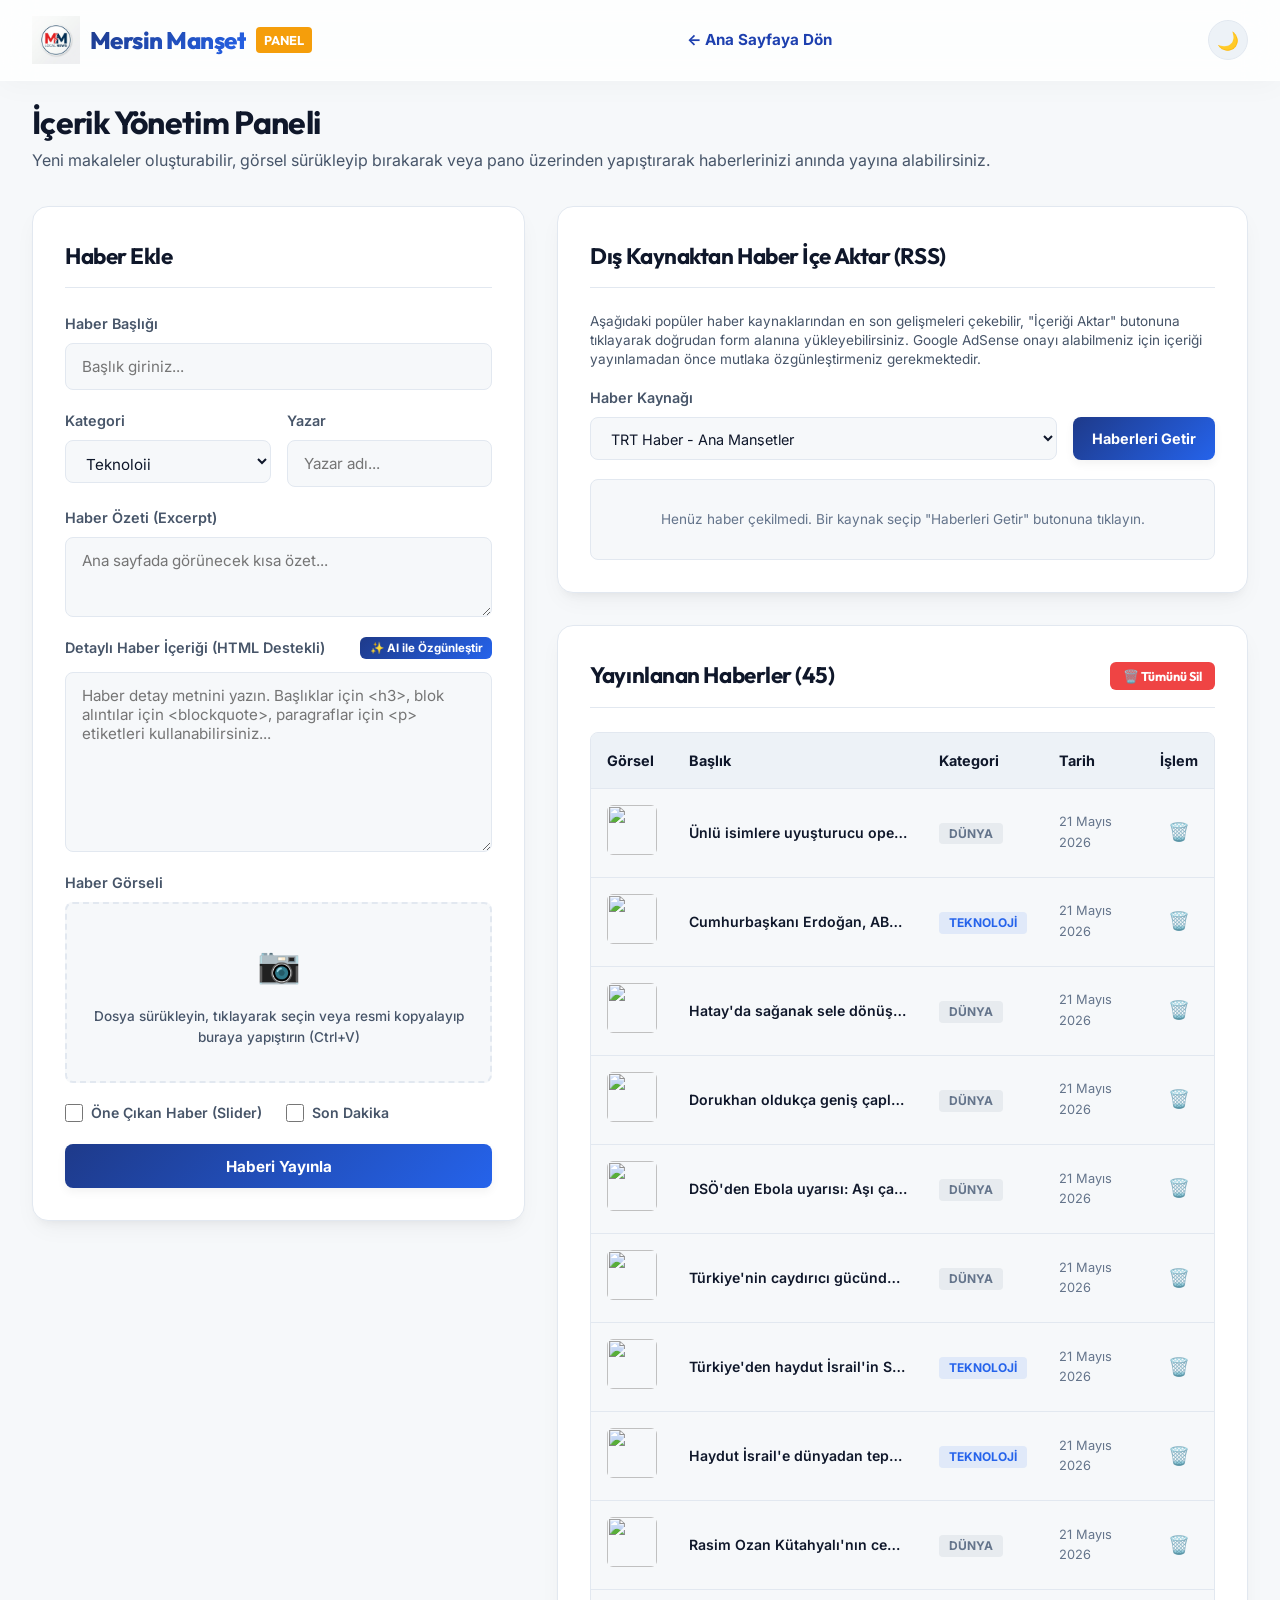
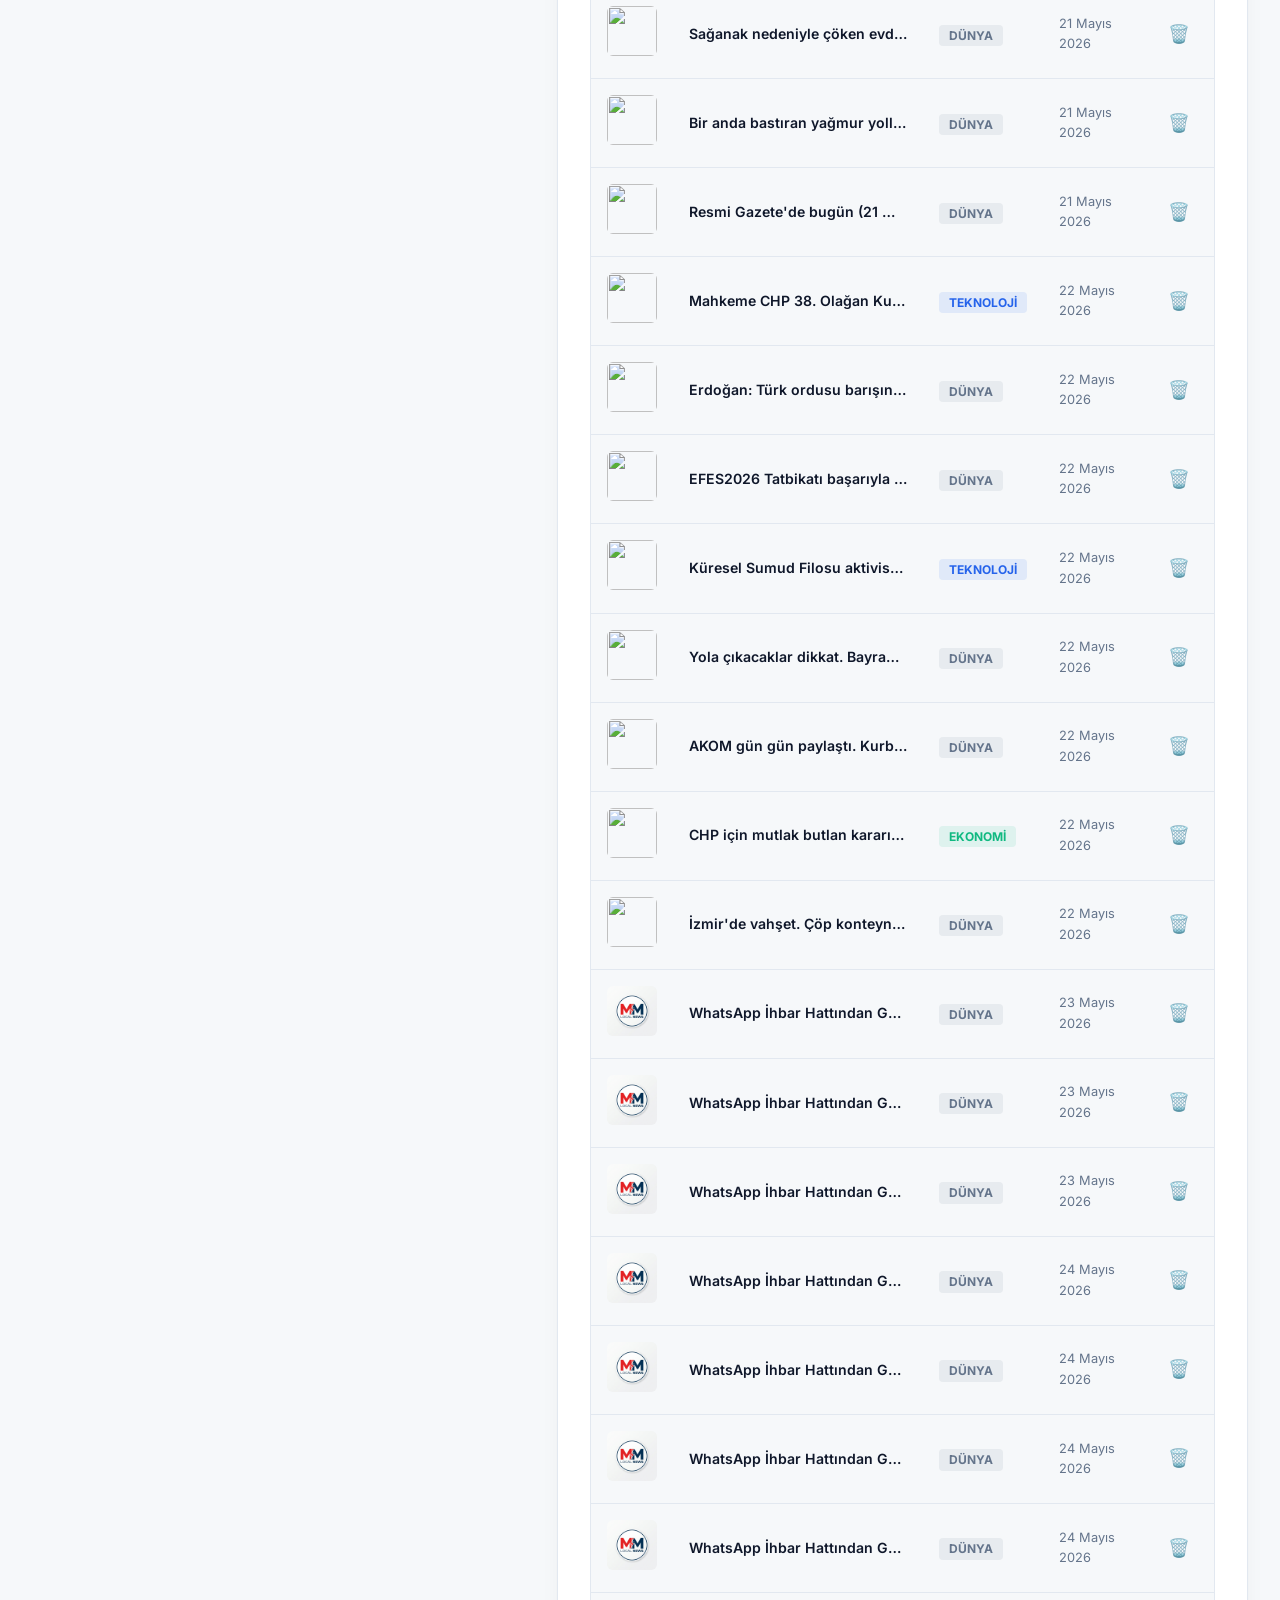
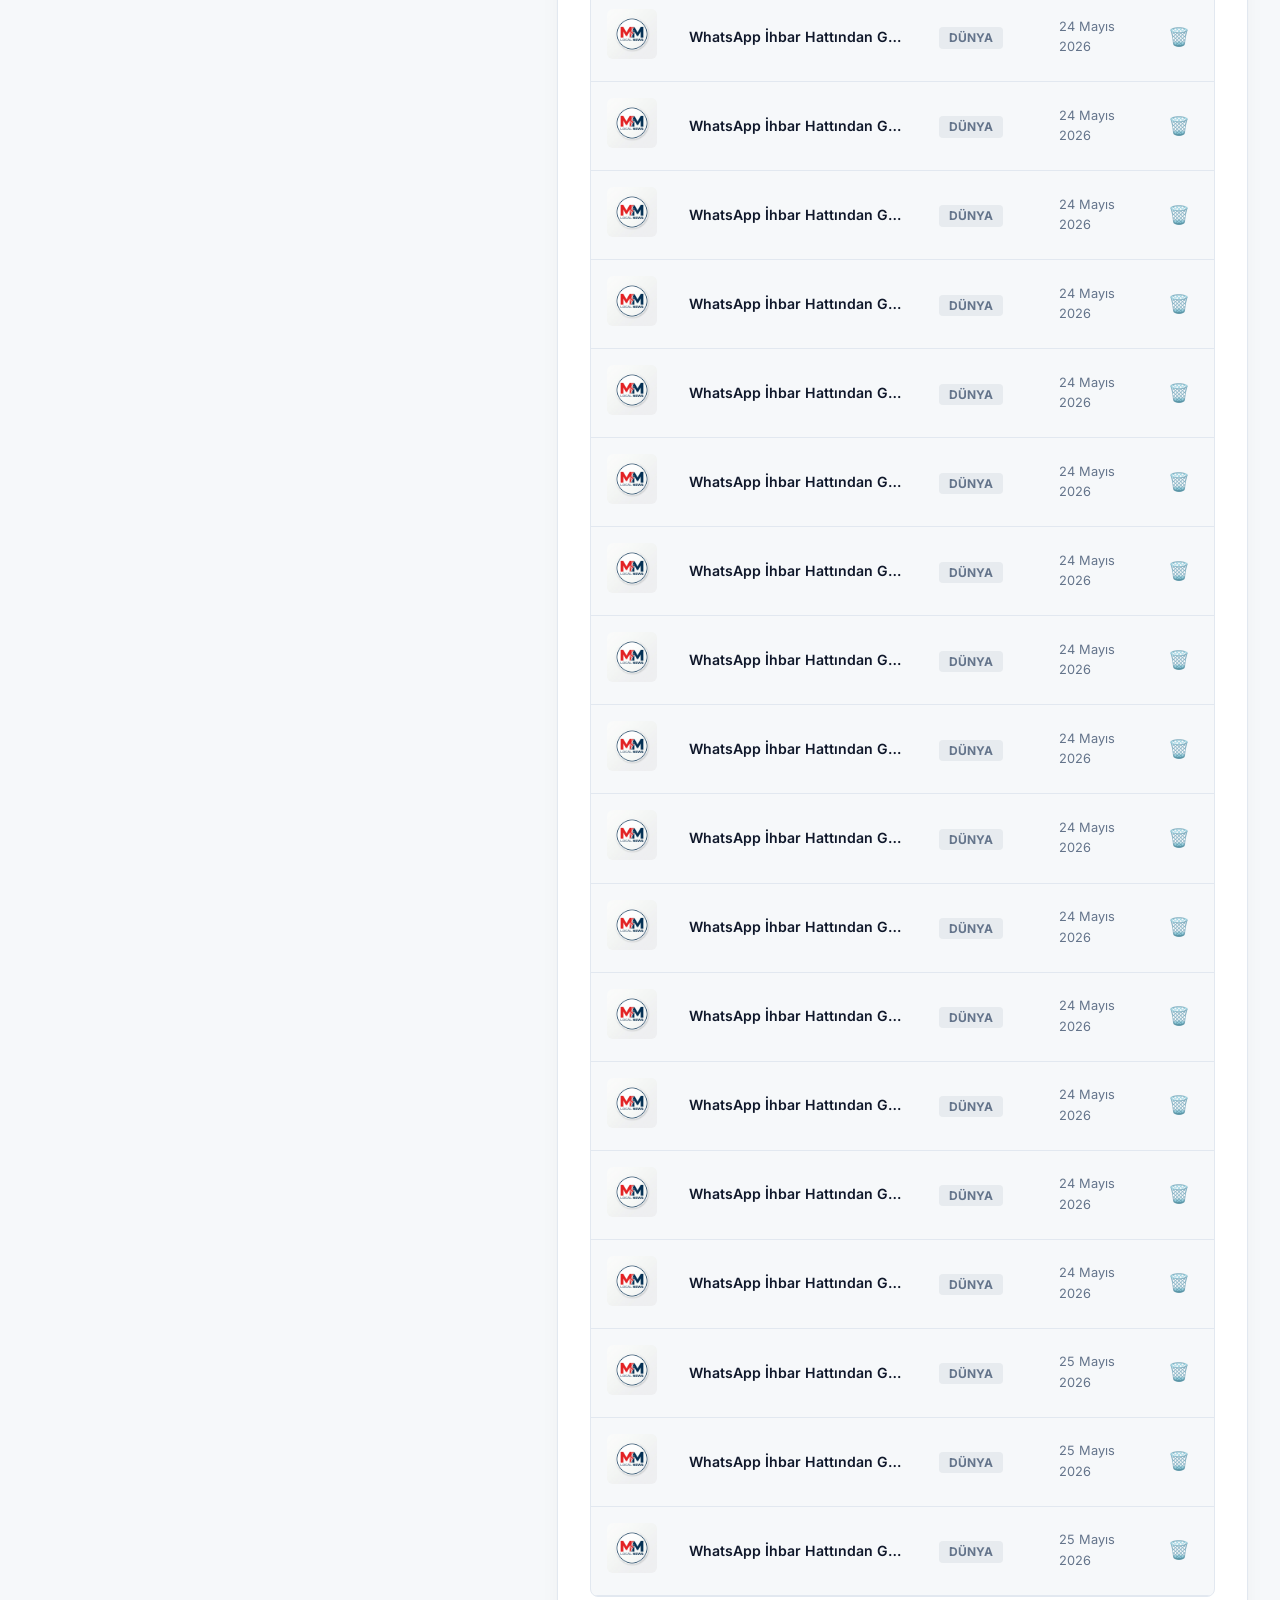
==== commit 08aebb26: "chore: add Google AdSense ads.txt and validation meta, update site contents" ====
--- a/admin.html
+++ b/admin.html
@@ -151,7 +151,10 @@
 
         <!-- Published News List -->
         <section class="admin-card">
-          <h3>Yayınlanan Haberler (<span id="total-articles-count">0</span>)</h3>
+          <h3>
+            <span>Yayınlanan Haberler (<span id="total-articles-count">0</span>)</span>
+            <button type="button" id="delete-all-btn" class="btn" style="background: var(--danger); color: #fff; border: none; font-size: 0.8rem; padding: 0.4rem 0.8rem; border-radius: 6px; box-shadow: none; cursor: pointer; display: flex; align-items: center; gap: 0.3rem; margin: 0;">🗑️ Tümünü Sil</button>
+          </h3>
           
           <div class="admin-table-container">
             <table class="admin-table">
--- a/css/style.css
+++ b/css/style.css
@@ -10,9 +10,9 @@
   --text-primary: #0f172a;
   --text-secondary: #475569;
   --text-muted: #64748b;
-  --accent: #2563eb;
-  --accent-rgb: 37, 99, 235;
-  --accent-gradient: linear-gradient(135deg, #2563eb, #1d4ed8);
+  --accent: #1e40af;
+  --accent-rgb: 30, 64, 175;
+  --accent-gradient: linear-gradient(135deg, #1e3a8a, #2563eb);
   --border-color: #e2e8f0;
   --card-shadow: 0 10px 25px -5px rgba(0, 0, 0, 0.05), 0 8px 10px -6px rgba(0, 0, 0, 0.05);
   --hover-shadow: 0 20px 25px -5px rgba(0, 0, 0, 0.1), 0 10px 10px -5px rgba(0, 0, 0, 0.04);
@@ -354,14 +354,16 @@
   grid-template-columns: 8fr 4fr;
   gap: 2rem;
   margin-bottom: 3rem;
+  align-items: stretch;
 }
 
 /* Featured Slider */
 .slider-container {
   position: relative;
-  border-radius: 16px;
+  border-radius: 12px;
   overflow: hidden;
-  height: 480px;
+  height: 100%;
+  min-height: 480px;
   box-shadow: var(--card-shadow);
 }
 
@@ -1364,9 +1366,9 @@
   flex-direction: column;
   align-items: center;
   justify-content: center;
-  background-color: var(--bg-secondary);
-  border: 1px dashed rgba(var(--accent-rgb), 0.25);
-  border-radius: 12px;
+  background-color: var(--bg-tertiary);
+  border: 1px solid var(--border-color);
+  border-radius: 8px;
   position: relative;
   overflow: hidden;
   margin: 1rem 0;
